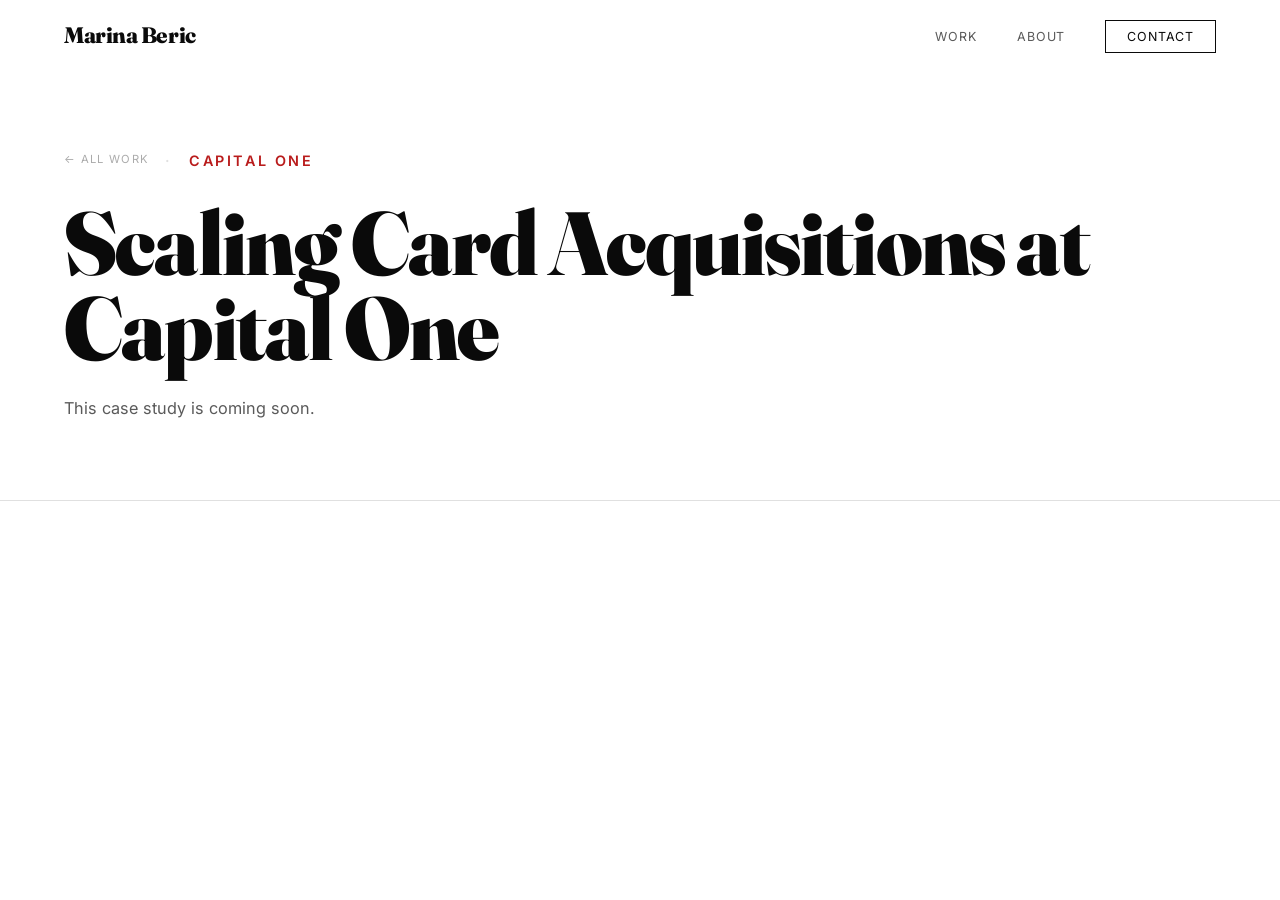
==== capital-one.html @ 586dd7c7 "Add files via upload" ====
<!DOCTYPE html>
<html lang="en">
<head>
  <meta charset="UTF-8" />
  <meta name="viewport" content="width=device-width, initial-scale=1.0" />
  <title>Capital One | Marina Beric</title>
  <meta name="robots" content="noindex, nofollow" />
  <link rel="icon" href="../favicon.ico" sizes="any" />
  <link rel="icon" type="image/svg+xml" href="../favicon.svg" />
  <link rel="apple-touch-icon" href="../favicon-32.png" />
  <link rel="preconnect" href="https://fonts.googleapis.com" />
  <link rel="preconnect" href="https://fonts.gstatic.com" crossorigin />
  <link href="https://fonts.googleapis.com/css2?family=Fraunces:ital,opsz,wght@0,9..144,700;0,9..144,800;0,9..144,900;1,9..144,400;1,9..144,500&family=Inter:wght@300;400;500;600&display=swap" rel="stylesheet" />
  <link rel="stylesheet" href="../css/style.css" />
</head>
<body>

  <nav class="nav">
    <div class="wrap nav__inner">
      <a href="../index.html" class="nav__logo">Marina Beric</a>
      <ul class="nav__links">
        <li><a href="../index.html#work">Work</a></li>
        <li><a href="../index.html#about">About</a></li>
        <li><a href="mailto:marinaberic3@gmail.com" class="nav__cta">Contact</a></li>
      </ul>
      <button class="nav__hamburger" id="hamburger" aria-label="Open menu">
        <span></span><span></span><span></span>
      </button>
    </div>
  </nav>
  <div class="nav__mobile-menu" id="mobileMenu">
    <a href="../index.html#work">Work</a>
    <a href="../index.html#about">About</a>
    <a href="mailto:marinaberic3@gmail.com">Contact</a>
  </div>

  <!-- ── Coming Soon ──────────────────────────────────────────── -->
  <section class="cs-hero">
    <div class="wrap">
      <div class="cs-eyebrow">
        <a href="../index.html">← All Work</a>
        <span class="t-label" style="color:var(--rule)">·</span>
        <span class="t-label">Capital One</span>
      </div>
      <h1 class="t-display">Scaling Card Acquisitions at Capital One</h1>
      <p class="t-body" style="max-width:52ch; margin-top:1.5rem; font-size:1.02rem; color:var(--ink-mid);">
        This case study is coming soon.
      </p>
    </div>
  </section>

  <script src="../js/main.js"></script>
</body>
</html>
---- css/style.css ----
/* ─── Scroll-reveal animations ───────────────────────────────── */
[data-reveal] {
  opacity: 0;
  transform: translateY(22px);
  transition: opacity 0.7s var(--ease), transform 0.7s var(--ease);
}
[data-reveal].revealed {
  opacity: 1;
  transform: translateY(0);
}
[data-reveal="fade"] {
  transform: none;
  transition: opacity 0.6s var(--ease);
}
/* stagger siblings inside a container */
[data-reveal-group] > * {
  opacity: 0;
  transform: translateY(18px);
  transition: opacity 0.6s var(--ease), transform 0.6s var(--ease);
}
[data-reveal-group].revealed > *:nth-child(1) { transition-delay: 0s; }
[data-reveal-group].revealed > *:nth-child(2) { transition-delay: 0.08s; }
[data-reveal-group].revealed > *:nth-child(3) { transition-delay: 0.16s; }
[data-reveal-group].revealed > *:nth-child(4) { transition-delay: 0.24s; }
[data-reveal-group].revealed > *:nth-child(5) { transition-delay: 0.32s; }
[data-reveal-group].revealed > * { opacity: 1; transform: translateY(0); }

/* ─── Reset ─────────────────────────────────────────────────── */
*, *::before, *::after { box-sizing: border-box; margin: 0; padding: 0; }

/* ─── Tokens ─────────────────────────────────────────────────── */
:root {
  --bg:         #FFFFFF;
  --ink:        #0A0A0A;
  --ink-mid:    #5A5A5A;
  --ink-light:  #ABABAB;
  --rule:       #E0E0E0;
  --accent:     #B91C1C;   /* deep red */

  --display: 'Fraunces', Georgia, serif;   /* bold + italic accent both come from here */
  --sans:    'Inter', -apple-system, BlinkMacSystemFont, sans-serif;

  --nav-h:  72px;
  --max:    1280px;
  --gutter: clamp(1.5rem, 5vw, 4rem);
  --ease:   cubic-bezier(0.16, 1, 0.3, 1);
}

/* ─── Base ───────────────────────────────────────────────────── */
html { scroll-behavior: smooth; font-size: 16px; }
body {
  font-family: var(--sans);
  background: var(--bg);
  color: var(--ink);
  line-height: 1.6;
  -webkit-font-smoothing: antialiased;
  overflow-x: hidden;
}
a { color: inherit; text-decoration: none; }
img { display: block; max-width: 100%; }
button { font-family: inherit; }

/* ─── Layout ─────────────────────────────────────────────────── */
.wrap {
  width: 100%;
  max-width: var(--max);
  margin: 0 auto;
  padding: 0 var(--gutter);
}

/* ─── Type scale ─────────────────────────────────────────────── */

/* Hero display — Fraunces 900, optical size large, bold + chunky */
.t-display {
  font-family: var(--display);
  font-size: clamp(3rem, 7vw, 7rem);
  font-weight: 900;
  font-style: normal;
  font-variation-settings: 'opsz' 144;
  line-height: 0.95;
  letter-spacing: -0.02em;
  color: var(--ink);
}

/* Fraunces italic — the personality / editorial voice */
.t-display-i {
  font-family: var(--display);
  font-size: clamp(2rem, 4.5vw, 4.5rem);
  font-weight: 400;
  font-style: italic;
  font-variation-settings: 'opsz' 144;
  line-height: 1.15;
}

/* Section / card headlines — Fraunces 700 upright */
.t-headline {
  font-family: var(--display);
  font-size: clamp(1.6rem, 3vw, 2.6rem);
  font-weight: 700;
  font-variation-settings: 'opsz' 72;
  line-height: 1.1;
  letter-spacing: -0.01em;
}

/* Fraunces italic for pull quotes / contact CTA */
.t-headline-i {
  font-family: var(--display);
  font-size: clamp(1.6rem, 3vw, 2.6rem);
  font-weight: 500;
  font-style: italic;
  font-variation-settings: 'opsz' 72;
  line-height: 1.25;
}

/* Sub-heads — Inter semi-bold for clarity */
.t-subhead {
  font-family: var(--sans);
  font-size: clamp(1rem, 1.6vw, 1.15rem);
  font-weight: 600;
  line-height: 1.4;
}

.t-body {
  font-family: var(--sans);
  font-size: clamp(0.88rem, 1.1vw, 1rem);
  font-weight: 400;
  line-height: 1.78;
  color: var(--ink-mid);
}

.t-label {
  font-family: var(--sans);
  font-size: 0.9rem;
  font-weight: 600;
  letter-spacing: 0.18em;
  text-transform: uppercase;
  color: var(--accent);
}

/* ─── Nav ────────────────────────────────────────────────────── */
.nav {
  position: fixed;
  top: 0; left: 0; right: 0;
  height: var(--nav-h);
  z-index: 100;
  background: rgba(255,255,255,0.92);
  backdrop-filter: blur(14px);
  -webkit-backdrop-filter: blur(14px);
  border-bottom: 1px solid transparent;
  transition: border-color 0.3s var(--ease);
}
.nav.scrolled { border-color: var(--rule); }
.nav__inner {
  display: flex;
  align-items: center;
  justify-content: space-between;
  height: 100%;
}
.nav__logo {
  font-family: var(--display);
  font-size: 1.4rem;
  font-weight: 800;
  font-style: normal;
  font-variation-settings: 'opsz' 72;
  letter-spacing: -0.02em;
}
.nav__links {
  display: flex;
  align-items: center;
  gap: 2.5rem;
  list-style: none;
}
.nav__links a, .nav__links button {
  font-size: 0.78rem;
  font-weight: 400;
  letter-spacing: 0.07em;
  text-transform: uppercase;
  color: var(--ink-mid);
  background: none;
  border: none;
  cursor: pointer;
  transition: color 0.2s;
  padding: 0;
}
.nav__links a:hover,
.nav__links button:hover { color: var(--accent); }
.nav__links .nav__cta {
  padding: 0.5rem 1.3rem;
  border: 1px solid var(--ink);
  color: var(--ink);
  transition: background 0.2s, color 0.2s, border-color 0.2s;
}
.nav__links .nav__cta:hover {
  background: var(--accent);
  border-color: var(--accent);
  color: var(--bg);
}

/* ─── Hero ───────────────────────────────────────────────────── */
.hero {
  min-height: 100svh;
  display: flex;
  flex-direction: column;
  justify-content: flex-end;
  padding-top: var(--nav-h);
  padding-bottom: clamp(3.5rem, 7vw, 6rem);
}
.hero__inner {
  display: flex;
  flex-direction: column;
  gap: 2.5rem;
}
.hero__headline { max-width: 14ch; line-height: 1.05; }
.hero__meta {
  display: flex;
  flex-direction: column;
  gap: 1rem;
  max-width: 460px;
}

/* ─── Metrics ────────────────────────────────────────────────── */
.metrics {
  display: grid;
  grid-template-columns: repeat(5, 1fr);
  border-top: 1px solid var(--rule);
  border-bottom: 1px solid var(--rule);
}
.metric {
  padding: clamp(1.25rem, 2.5vw, 2rem) clamp(1rem, 2vw, 1.75rem);
  border-right: 1px solid var(--rule);
  display: flex;
  flex-direction: column;
  gap: 0.35rem;
}
.metric:last-child { border-right: none; }
.metric__value {
  font-family: var(--display);
  font-size: clamp(1.6rem, 2.8vw, 2.6rem);
  font-weight: 900;
  font-variation-settings: 'opsz' 72;
  line-height: 1;
  letter-spacing: -0.02em;
  color: var(--accent);
}
.metric__label {
  font-size: 0.68rem;
  letter-spacing: 0.1em;
  text-transform: uppercase;
  color: var(--ink-light);
  line-height: 1.4;
}

/* ─── Sections ───────────────────────────────────────────────── */
.section {
  padding: clamp(4rem, 9vw, 8rem) 0;
  border-top: 1px solid var(--rule);
}
.section__header {
  display: flex;
  align-items: center;
  gap: 1.5rem;
  margin-bottom: clamp(2.5rem, 5vw, 4.5rem);
}
.section__rule {
  flex: 1;
  height: 1px;
  background: var(--rule);
}

/* Label that floats cleanly above a content block, no competing rule */
.section__eyebrow {
  padding: 0 var(--gutter);
  max-width: var(--max);
  margin: 0 auto clamp(1rem, 2vw, 1.5rem) auto;
}

/* Work section gets tighter top padding — eyebrow label carries the breathing room */
#work.section {
  padding-top: clamp(2rem, 4vw, 3rem);
  padding-bottom: 0;
}

/* ─── Work cards ─────────────────────────────────────────────── */
.work-grid {
  display: flex;
  flex-direction: column;
  gap: 1.5px;
  background: var(--rule);
  border: 1.5px solid var(--rule);
}
.work-row {
  display: grid;
  grid-template-columns: 1fr 1fr;
  gap: 1.5px;
  background: var(--rule);
}
.work-card {
  background: var(--bg);
  display: flex;
  flex-direction: column;
  min-height: 360px;
  transition: background 0.25s var(--ease);
  text-decoration: none;
  color: inherit;
  overflow: hidden;
}
.work-card:hover { background: #F4F4F4; }
.work-card--hero {
  display: grid;
  grid-template-columns: 1fr 1fr;
  min-height: 500px;
}
.work-card__body {
  padding: clamp(2rem, 3.5vw, 3rem);
  display: flex;
  flex-direction: column;
  justify-content: space-between;
}
.work-card__image {
  background: #EDE6DE;
  position: relative;
  overflow: hidden;
  min-height: 240px;
}
.work-card__image-fill {
  position: absolute;
  inset: 0;
  background-size: cover;
  background-position: center;
  opacity: 0.8;
  transition: transform 0.6s var(--ease), opacity 0.4s;
}
.work-card:hover .work-card__image-fill {
  transform: scale(1.04);
  opacity: 1;
}
.img-spoton      { background: #C4B49A; }
.img-capital-one { background: #D5CCC2; }

/* Light image variant — for cards with real mockup photos */
.work-card__image--light {
  background: #F2F2F2;
  display: flex;
  align-items: center;
  justify-content: center;
  padding: 1.75rem 1.5rem 1rem;
}
.work-card__photo {
  max-width: 100%;
  max-height: 210px;
  width: auto;
  object-fit: contain;
  transition: transform 0.6s var(--ease);
  display: block;
}
.work-card:hover .work-card__photo { transform: scale(1.04); }
.work-card__image-note {
  position: absolute;
  bottom: 1.5rem;
  left: 1.5rem;
  right: 1.5rem;
  color: rgba(0,0,0,0.38);
  font-family: var(--display);
  font-style: italic;
  font-weight: 400;
  font-variation-settings: 'opsz' 24;
  font-size: 0.9rem;
  line-height: 1.4;
}

/* ─── Password gate ──────────────────────────────────────────── */
.pw-overlay {
  display: none;
  position: fixed;
  inset: 0;
  background: rgba(10,10,10,0.55);
  backdrop-filter: blur(6px);
  -webkit-backdrop-filter: blur(6px);
  z-index: 200;
  align-items: center;
  justify-content: center;
}
.pw-overlay.active { display: flex; }
.pw-modal {
  background: #fff;
  padding: 2.5rem 2.75rem;
  max-width: 400px;
  width: calc(100% - 3rem);
  border: 1px solid var(--rule);
}
.pw-modal__title {
  font-family: var(--display);
  font-size: 1.35rem;
  font-weight: 700;
  font-variation-settings: 'opsz' 48;
  margin-bottom: 0.4rem;
  letter-spacing: -0.01em;
}
.pw-modal__sub {
  font-size: 0.82rem;
  color: var(--ink-mid);
  margin-bottom: 1.5rem;
  line-height: 1.55;
}
.pw-modal__input {
  width: 100%;
  border: 1px solid var(--rule);
  padding: 0.65rem 0.9rem;
  font-family: var(--sans);
  font-size: 0.9rem;
  color: var(--ink);
  outline: none;
  transition: border-color 0.2s;
  margin-bottom: 0.9rem;
  background: #fafafa;
}
.pw-modal__input:focus { border-color: var(--ink); }
.pw-modal__input.error { border-color: var(--accent); }
.pw-modal__btn {
  width: 100%;
  padding: 0.7rem;
  background: var(--ink);
  color: #fff;
  font-family: var(--sans);
  font-size: 0.78rem;
  letter-spacing: 0.1em;
  text-transform: uppercase;
  border: none;
  cursor: pointer;
  transition: background 0.2s;
}
.pw-modal__btn:hover { background: #333; }
.pw-modal__error {
  font-size: 0.78rem;
  color: var(--accent);
  margin-top: 0.6rem;
  display: none;
}
.pw-modal__error.visible { display: block; }
.pw-modal__cancel {
  margin-top: 1rem;
  font-size: 0.72rem;
  letter-spacing: 0.06em;
  text-transform: uppercase;
  color: var(--ink-light);
  background: none;
  border: none;
  cursor: pointer;
  width: 100%;
  text-align: center;
  transition: color 0.2s;
}
.pw-modal__cancel:hover { color: var(--ink); }
.work-card__num {
  font-family: var(--sans);
  font-size: 0.75rem;
  font-weight: 500;
  letter-spacing: 0.06em;
  color: var(--ink-light);
  margin-bottom: 1.25rem;
  display: block;
}
.work-card__title {
  font-family: var(--display);
  font-size: clamp(1.2rem, 1.8vw, 1.55rem);
  font-weight: 700;
  font-variation-settings: 'opsz' 48;
  line-height: 1.15;
  letter-spacing: -0.01em;
  margin-bottom: 0.75rem;
}
.work-card__desc {
  font-size: 0.84rem;
  color: var(--ink-mid);
  line-height: 1.68;
  max-width: 38ch;
  margin-bottom: auto;
}
.work-card__tags {
  display: flex;
  flex-wrap: wrap;
  gap: 0.4rem;
  margin-top: 1.75rem;
  margin-bottom: 1.25rem;
}
.tag {
  font-size: 0.62rem;
  letter-spacing: 0.12em;
  text-transform: uppercase;
  padding: 0.28rem 0.65rem;
  border: 1px solid var(--ink);
  color: var(--ink);
}
.tag--company {
  background: transparent;
  color: var(--ink);
  border-color: var(--ink);
}
.work-card__cta {
  display: inline-flex;
  align-items: center;
  gap: 0.45rem;
  font-size: 0.75rem;
  letter-spacing: 0.08em;
  text-transform: uppercase;
  color: var(--ink-mid);
  transition: gap 0.25s var(--ease), color 0.2s;
}
.work-card:hover .work-card__cta { gap: 0.8rem; color: var(--accent); }
.work-card__cta--muted { color: var(--ink-light); pointer-events: none; }

/* ─── About ──────────────────────────────────────────────────── */
.about-grid {
  display: grid;
  grid-template-columns: 1fr 1fr;
  gap: clamp(2.5rem, 7vw, 7rem);
  align-items: start;
}
.about__pull {
  font-family: var(--display);
  font-size: clamp(1.3rem, 2.2vw, 1.8rem);
  font-weight: 400;
  font-style: italic;
  font-variation-settings: 'opsz' 72;
  line-height: 1.55;
  color: var(--ink);
}
.about__linkedin {
  display: inline-flex;
  align-items: center;
  gap: 0.4rem;
  margin-top: 2rem;
  font-size: 0.75rem;
  letter-spacing: 0.08em;
  text-transform: uppercase;
  color: var(--ink-mid);
  border-bottom: 1px solid var(--rule);
  padding-bottom: 0.2rem;
  transition: color 0.2s, border-color 0.2s;
}
.about__linkedin:hover { color: var(--ink); border-color: var(--ink); }
.about__body p + p { margin-top: 1rem; }
.skills-grid {
  display: grid;
  grid-template-columns: 1fr 1fr;
  gap: 1.5rem 2.5rem;
  margin-top: 2.5rem;
}
.skill__title {
  font-size: 0.68rem;
  letter-spacing: 0.14em;
  text-transform: uppercase;
  margin-bottom: 0.4rem;
  color: var(--ink);
}
.skill__desc {
  font-size: 0.8rem;
  color: var(--ink-mid);
  line-height: 1.65;
}

/* ─── Interests ──────────────────────────────────────────────── */
.interests-grid {
  display: grid;
  grid-template-columns: repeat(3, 1fr);
  gap: clamp(2rem, 4vw, 4rem);
}
.interest__title {
  font-family: var(--display);
  font-size: clamp(1.4rem, 2.2vw, 1.9rem);
  font-weight: 700;
  font-variation-settings: 'opsz' 72;
  letter-spacing: -0.02em;
  margin-bottom: 1.1rem;
  padding-bottom: 1rem;
  border-bottom: 1px solid var(--rule);
}
.interest__text {
  font-size: 0.84rem;
  color: var(--ink-mid);
  line-height: 1.72;
}
.interest__items {
  margin-top: 1rem;
  display: flex;
  flex-direction: column;
  gap: 0.5rem;
}
.interest__item {
  font-size: 0.8rem;
  color: var(--ink-mid);
  padding-left: 0.75rem;
  border-left: 1px solid var(--rule);
}

/* ─── Contact ────────────────────────────────────────────────── */
.contact {
  padding: clamp(5rem, 12vw, 10rem) 0;
  text-align: center;
  border-top: 1px solid var(--rule);
}
.contact h2 { margin-bottom: 2.5rem; }
.contact__links {
  display: flex;
  flex-direction: column;
  align-items: center;
  gap: 1rem;
}
.contact__link {
  font-size: clamp(0.95rem, 1.6vw, 1.2rem);
  color: var(--ink-mid);
  border-bottom: 1px solid var(--rule);
  padding-bottom: 0.2rem;
  transition: color 0.2s, border-color 0.2s;
}
.contact__link:hover { color: var(--accent); border-color: var(--accent); }

/* ─── Footer ─────────────────────────────────────────────────── */
.footer {
  border-top: 1px solid var(--rule);
  padding: 1.75rem 0;
}
.footer__inner {
  display: flex;
  justify-content: space-between;
  align-items: center;
  gap: 1rem;
}
.footer__copy { font-size: 0.72rem; color: var(--ink-light); }
.footer__back {
  font-size: 0.72rem;
  letter-spacing: 0.08em;
  text-transform: uppercase;
  color: var(--ink-light);
  background: none;
  border: none;
  cursor: pointer;
  transition: color 0.2s;
}
.footer__back:hover { color: var(--ink); }

/* ─── Case study ─────────────────────────────────────────────── */
.cs-hero {
  padding-top: calc(var(--nav-h) + clamp(3rem, 6vw, 5rem));
  padding-bottom: clamp(3rem, 6vw, 5rem);
  border-bottom: 1px solid var(--rule);
}
.cs-eyebrow {
  display: flex;
  align-items: center;
  gap: 1rem;
  margin-bottom: 1.75rem;
}
.cs-eyebrow a {
  font-size: 0.7rem;
  letter-spacing: 0.12em;
  text-transform: uppercase;
  color: var(--ink-light);
  transition: color 0.2s;
}
.cs-eyebrow a:hover { color: var(--ink); }
.cs-hero h1 { max-width: 18ch; margin-bottom: 1.5rem; }
.cs-meta-row {
  display: grid;
  grid-template-columns: repeat(4, 1fr);
  gap: 2rem;
  border-top: 1px solid var(--rule);
  border-bottom: 1px solid var(--rule);
  padding: clamp(1.25rem, 2.5vw, 2rem) 0;
  margin-top: 2rem;
}
.cs-meta__label {
  font-size: 0.64rem;
  letter-spacing: 0.15em;
  text-transform: uppercase;
  color: var(--ink-light);
  margin-bottom: 0.35rem;
}
.cs-meta__value {
  font-size: 0.88rem;
  font-weight: 500;
  color: var(--ink);
}
.cs-fullbleed {
  width: 100%;
  background: transparent;
  display: block;
}
.cs-fullbleed img {
  width: 100%;
  height: auto;
  display: block;
}
.cs-fullbleed p {
  color: rgba(255,255,255,0.14);
  font-family: var(--display);
  font-style: italic;
  font-weight: 400;
  font-variation-settings: 'opsz' 48;
  font-size: clamp(0.9rem, 1.8vw, 1.3rem);
}
.cs-body { padding: clamp(3rem, 6vw, 5.5rem) 0; }
.cs-section {
  padding: clamp(2.5rem, 5vw, 4.5rem) 0;
  border-bottom: 1px solid var(--rule);
}
.cs-section__label { margin-bottom: 1.75rem; }
.cs-section__body { max-width: 66ch; }
.cs-section h2 { margin-bottom: 1.25rem; }
.cs-pull {
  font-family: var(--display);
  font-size: clamp(1.3rem, 2.2vw, 1.8rem);
  font-weight: 400;
  font-style: italic;
  font-variation-settings: 'opsz' 72;
  line-height: 1.55;
  max-width: 28ch;
  padding: clamp(2rem, 4vw, 3rem) 0;
  border-top: 1px solid var(--rule);
  border-bottom: 1px solid var(--rule);
  margin: clamp(2rem, 4vw, 3rem) 0;
  color: var(--ink);
}
.cs-decision__title {
  font-family: var(--display);
  font-size: clamp(1rem, 1.5vw, 1.2rem);
  font-weight: 700;
  font-variation-settings: 'opsz' 24;
  letter-spacing: -0.01em;
  margin-bottom: 0.7rem;
}
.cs-decision {
  display: grid;
  grid-template-columns: 3.5rem 1fr;
  gap: 1.5rem;
  padding-top: 2rem;
  border-top: 1px solid var(--rule);
  margin-top: 2rem;
}
.cs-decision__num {
  font-family: var(--sans);
  font-size: 0.75rem;
  font-weight: 500;
  letter-spacing: 0.06em;
  color: var(--ink-light);
  padding-top: 0.15rem;
}
.cs-bullets {
  padding-left: 0;
  list-style: none;
  display: flex;
  flex-direction: column;
  gap: 0.7rem;
  margin-top: 1.1rem;
}
.cs-bullets li {
  font-size: 0.88rem;
  color: var(--ink-mid);
  line-height: 1.7;
  padding-left: 0.9rem;
  border-left: 1px solid var(--rule);
}
.cs-image-ph {
  width: 100%;
  background: #F0EBE4;
  aspect-ratio: 16/9;
  display: flex;
  align-items: center;
  justify-content: center;
  color: rgba(0,0,0,0.22);
  font-family: var(--display);
  font-style: italic;
  font-weight: 400;
  font-variation-settings: 'opsz' 24;
  font-size: 0.9rem;
  margin: clamp(2rem, 4vw, 3rem) 0;
}
.cs-image-ph--tall { aspect-ratio: 4/3; }
.cs-image-grid {
  display: grid;
  grid-template-columns: 1fr 1fr;
  gap: 1rem;
  margin: clamp(2rem, 4vw, 3rem) 0;
}
/* ── Case study image blocks — full-bleed grey band ─────── */
.cs-img-bleed {
  width: 100vw;
  position: relative;
  left: 50%;
  transform: translateX(-50%);
  background: #F2F2F2;
  padding: clamp(2rem, 4vw, 3rem) clamp(1.5rem, 5vw, 4rem);
  margin: clamp(2.5rem, 5vw, 4rem) 0;
}
.cs-img-bleed__inner {
  max-width: 1280px;
  margin: 0 auto;
  display: flex;
  flex-direction: column;
  gap: 0.75rem;
}
.cs-img-label {
  font-size: 0.7rem;
  font-weight: 600;
  letter-spacing: 0.12em;
  text-transform: uppercase;
  color: var(--ink-mid);
}
.cs-img-bleed__inner img {
  width: 100%;
  height: auto;
  display: block;
  border-radius: 8px;
  box-shadow: 0 4px 20px rgba(0,0,0,0.14), 0 1px 4px rgba(0,0,0,0.08);
}

/* ── Side-by-side grid inside bleed ─────────────────────── */
.cs-img-grid {
  display: grid;
  grid-template-columns: 1fr 1fr;
  gap: clamp(1rem, 2vw, 1.5rem);
}
.cs-img-figure {
  display: flex;
  flex-direction: column;
  gap: 0.5rem;
}
.cs-img-sub {
  font-size: 0.65rem;
  font-weight: 600;
  letter-spacing: 0.1em;
  text-transform: uppercase;
  color: var(--ink-light);
}
/* ── Device pair: landscape tablet + portrait handheld ───── */
/* Both appear at the same height, proportionate widths      */
.cs-img-device-pair {
  display: flex;
  align-items: flex-end;
  gap: clamp(0.5rem, 1vw, 0.75rem);
}
.cs-img-device-pair .device-wide {
  flex: 4;
  min-width: 0;
}
.cs-img-device-pair .device-narrow {
  flex: 1;
  min-width: 0;
}
.cs-img-device-pair img {
  width: 100%;
  height: auto;
  display: block;
}

@media (max-width: 640px) {
  .cs-img-grid        { grid-template-columns: 1fr; }
  .cs-img-device-pair { flex-direction: column; align-items: stretch; }
  .cs-img-device-pair .device-narrow { max-width: 200px; }
}

.cs-next {
  border-top: 1px solid var(--rule);
  padding: clamp(2.5rem, 5vw, 4.5rem) 0;
}
.cs-next__inner {
  display: flex;
  justify-content: space-between;
  align-items: center;
  flex-wrap: wrap;
  gap: 1rem;
}

/* ─── Hamburger menu ─────────────────────────────────────────── */
.nav__hamburger {
  display: none;
  flex-direction: column;
  justify-content: center;
  gap: 5px;
  width: 36px;
  height: 36px;
  background: none;
  border: none;
  cursor: pointer;
  padding: 4px;
  margin-right: -4px;
}
.nav__hamburger span {
  display: block;
  height: 1.5px;
  background: var(--ink);
  transition: transform 0.3s var(--ease), opacity 0.2s;
  transform-origin: center;
}
.nav__hamburger.open span:nth-child(1) { transform: translateY(6.5px) rotate(45deg); }
.nav__hamburger.open span:nth-child(2) { opacity: 0; }
.nav__hamburger.open span:nth-child(3) { transform: translateY(-6.5px) rotate(-45deg); }

.nav__mobile-menu {
  display: flex;
  flex-direction: column;
  position: fixed;
  top: var(--nav-h);
  left: 0; right: 0;
  background: rgba(255,255,255,0.97);
  backdrop-filter: blur(14px);
  -webkit-backdrop-filter: blur(14px);
  border-bottom: 1px solid var(--rule);
  padding: 2rem var(--gutter) 2.5rem;
  gap: 1.75rem;
  transform: translateY(-10px);
  opacity: 0;
  visibility: hidden;
  pointer-events: none;
  transition: transform 0.3s var(--ease), opacity 0.25s, visibility 0.25s;
  z-index: 99;
}
.nav__mobile-menu.open {
  transform: translateY(0);
  opacity: 1;
  visibility: visible;
  pointer-events: auto;
}
.nav__mobile-menu a,
.nav__mobile-menu button {
  font-family: var(--display);
  font-size: 1.5rem;
  font-weight: 500;
  font-style: italic;
  font-variation-settings: 'opsz' 48;
  color: var(--ink);
  background: none;
  border: none;
  cursor: pointer;
  text-align: left;
  padding: 0;
  transition: color 0.2s;
}
.nav__mobile-menu a:hover,
.nav__mobile-menu button:hover { color: var(--ink-mid); }

/* ─── Responsive: tablet ─────────────────────────────────────── */
@media (max-width: 900px) {
  .metrics { grid-template-columns: repeat(3, 1fr); }
  .metric:nth-child(3) { border-right: none; }
  .metric:nth-child(4) { border-top: 1px solid var(--rule); }
  .metric:nth-child(5) { border-top: 1px solid var(--rule); border-right: none; }
  .work-card--hero { grid-template-columns: 1fr; }
  .work-card--hero .work-card__image { min-height: 320px; }
  .about-grid { grid-template-columns: 1fr; }
  .interests-grid { grid-template-columns: 1fr 1fr; }
  .cs-meta-row { grid-template-columns: 1fr 1fr; }
}

/* ─── Responsive: mobile ─────────────────────────────────────── */
@media (max-width: 640px) {
  /* Nav: show hamburger, hide desktop links */
  .nav__links { display: none; }
  .nav__hamburger { display: flex; }

  /* Hero */
  .hero { padding-bottom: 3rem; }

  /* Metrics: 2 columns, last item full width */
  .metrics {
    grid-template-columns: 1fr 1fr;
  }
  .metric { border-right: none; border-top: none; }
  .metric:nth-child(odd)  { border-right: 1px solid var(--rule); }
  .metric:nth-child(4)    { border-top: 1px solid var(--rule); }
  .metric:nth-child(5)    {
    grid-column: 1 / -1;
    border-top: 1px solid var(--rule);
    border-right: none;
  }

  /* Work cards */
  .work-row { grid-template-columns: 1fr; }
  .work-card--hero .work-card__image { min-height: 280px; }
  .work-card { min-height: unset; }
  .work-card__body { padding: 1.75rem; }

  /* Section eyebrow */
  .section__eyebrow { padding: 0 1.5rem; }

  /* About */
  .about__pull { font-size: clamp(1.15rem, 4vw, 1.5rem); }
  .skills-grid { grid-template-columns: 1fr; }

  /* Interests */
  .interests-grid { grid-template-columns: 1fr; }

  /* Contact */
  .contact { padding: 4rem 0; }

  /* Case studies */
  .cs-meta-row { grid-template-columns: 1fr 1fr; }
  .cs-image-grid { grid-template-columns: 1fr; }
  .cs-decision { grid-template-columns: 2.5rem 1fr; gap: 1rem; }
}
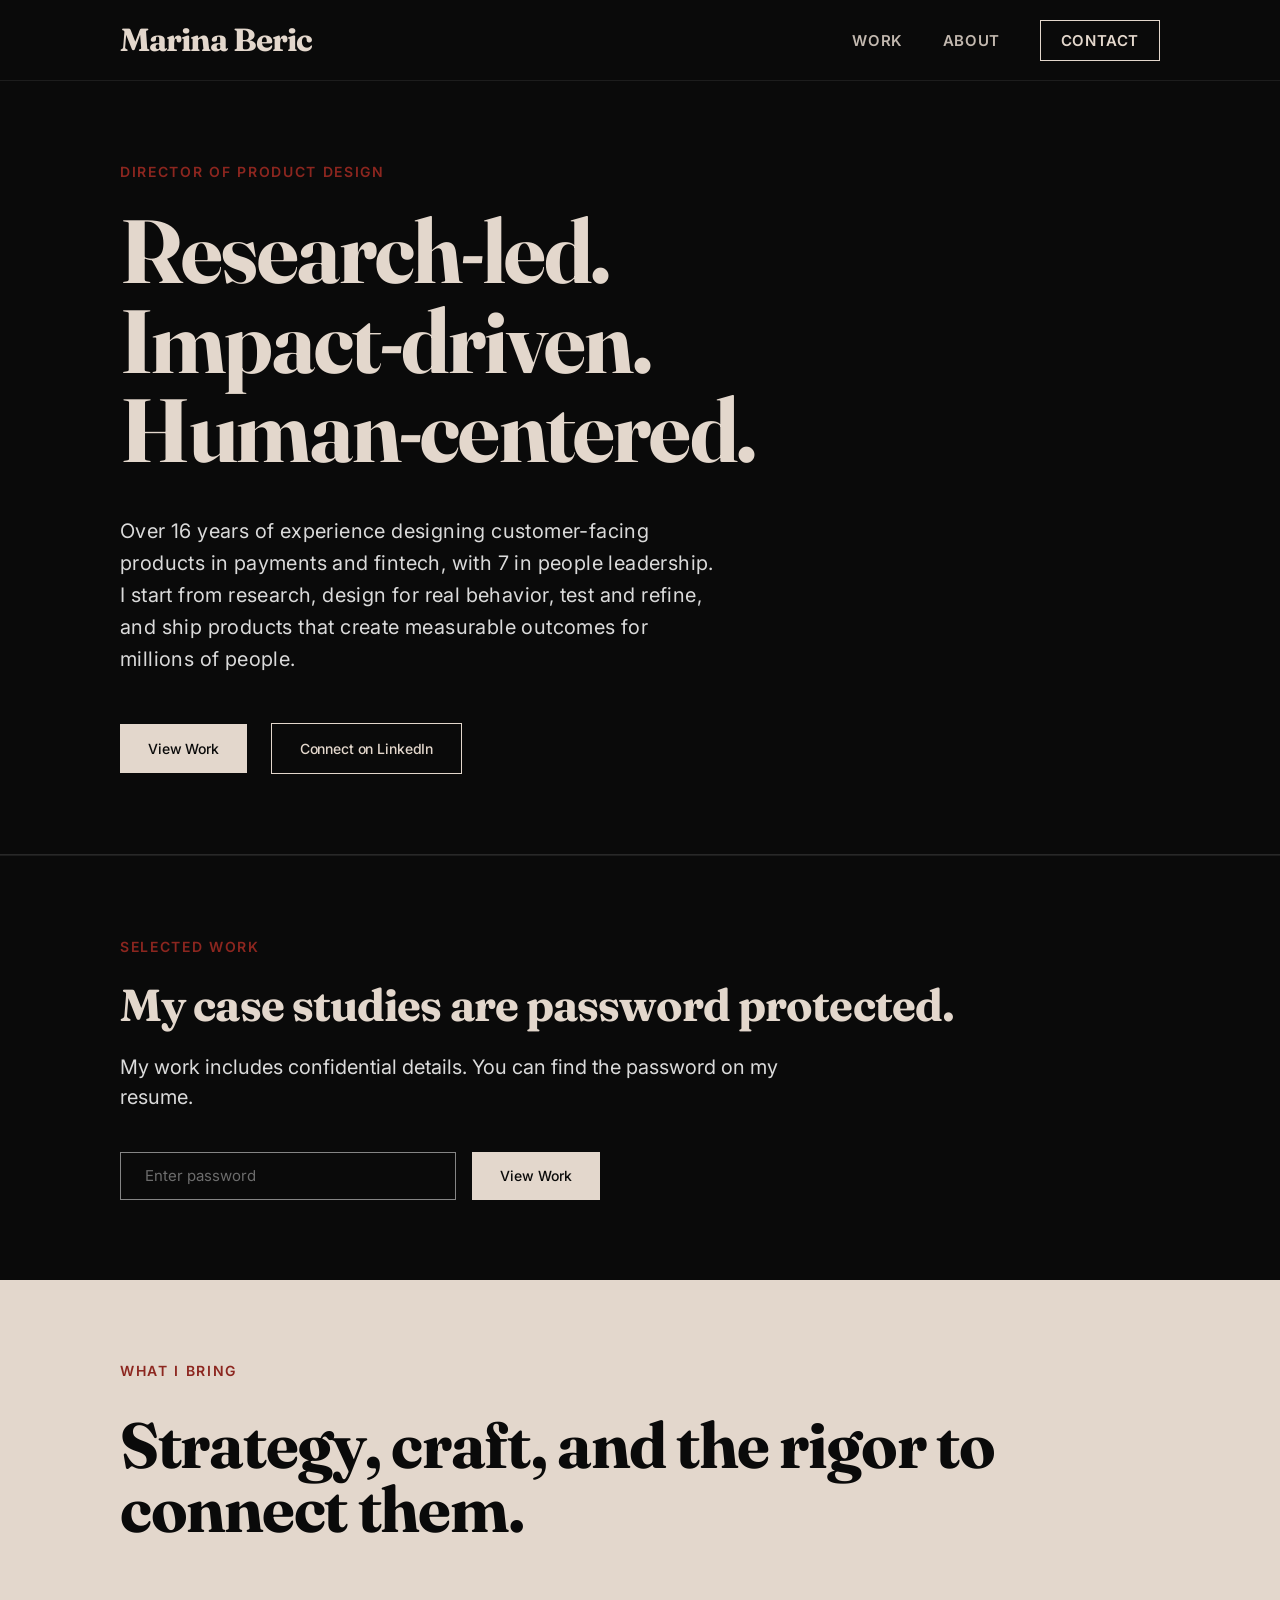
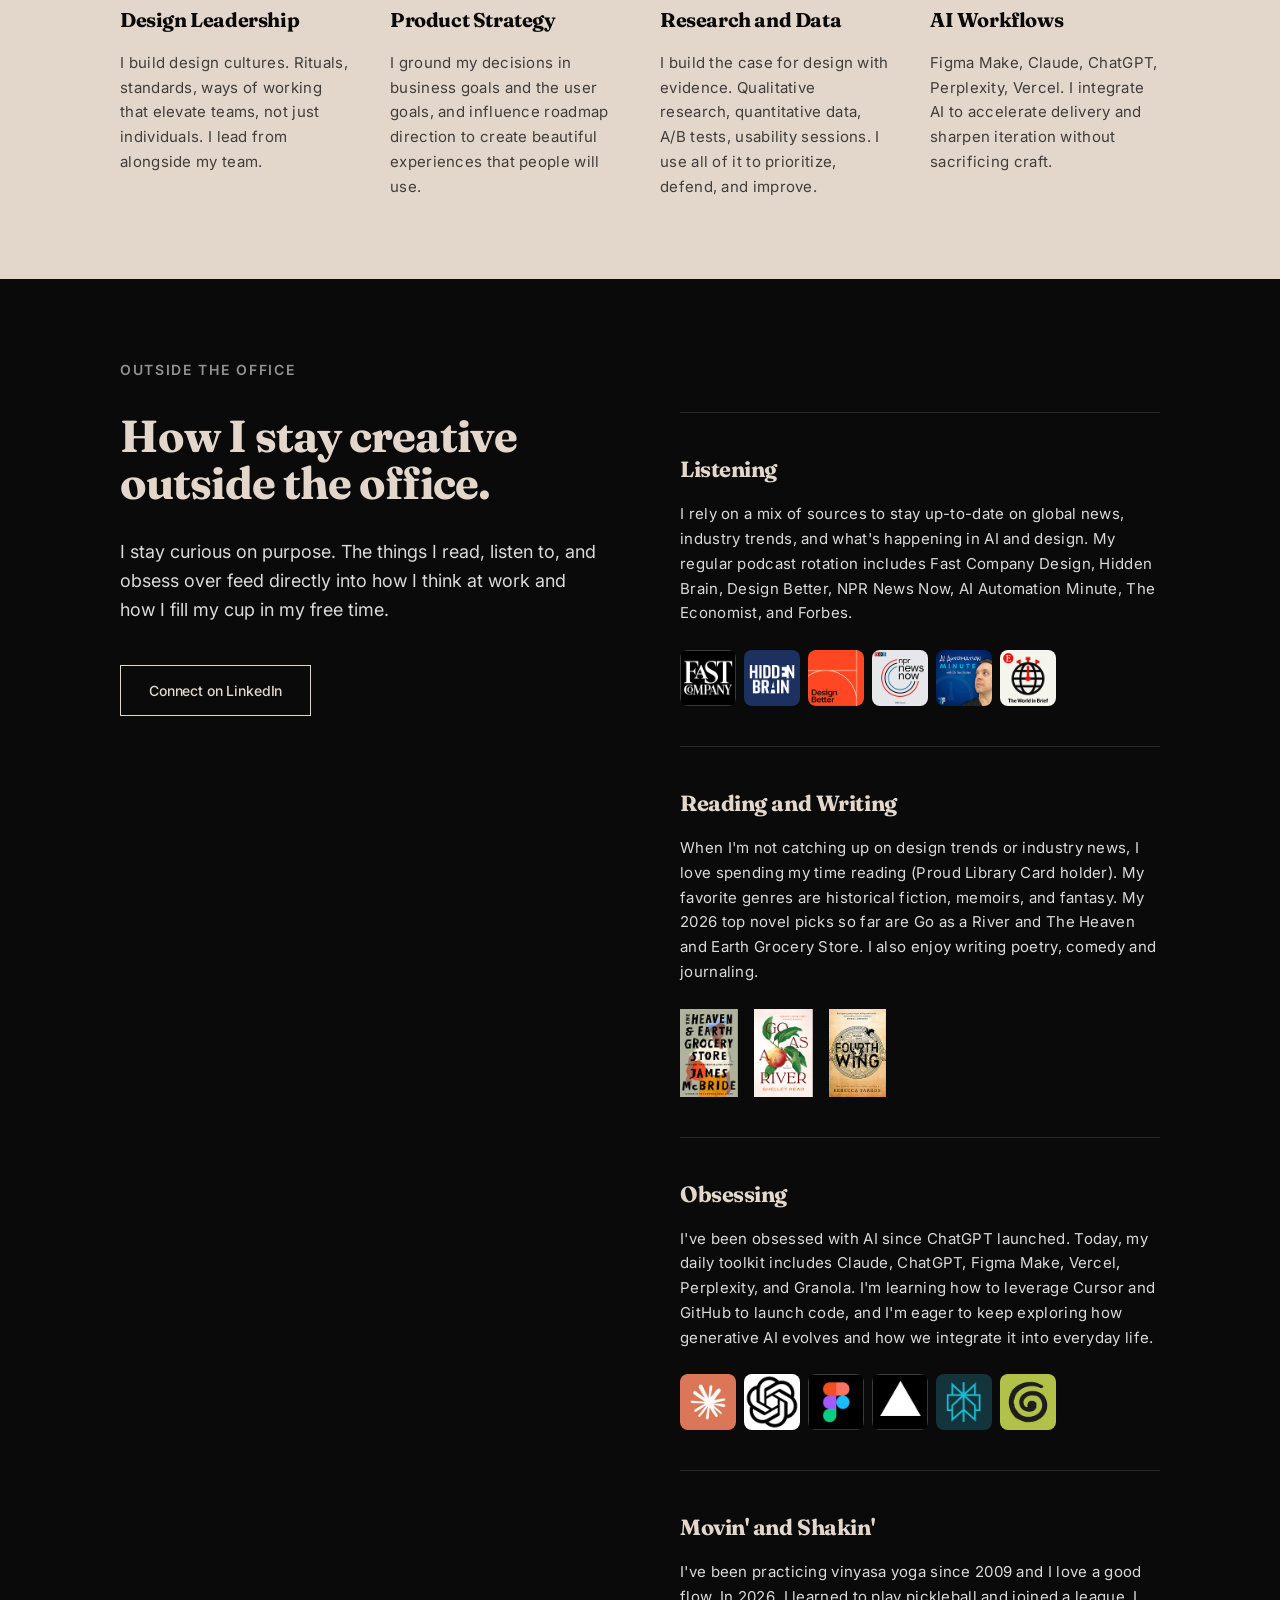
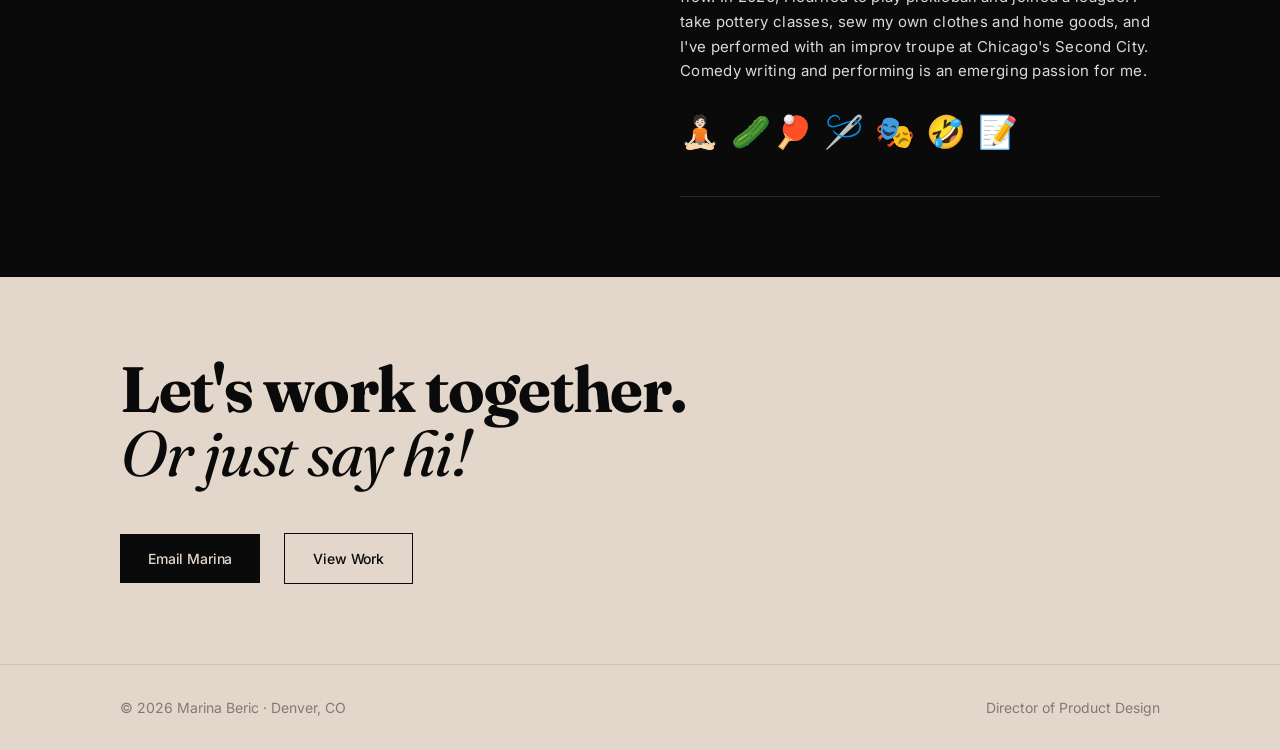
==== commit dba8365b: "Add auth guard: redirect to /#work if not authenticated" ====
--- a/capital-one.html
+++ b/capital-one.html
@@ -14,6 +14,13 @@
   <link rel="stylesheet" href="../css/style.css" />
 </head>
 <body>
+
+<script>
+// Auth guard — redirect to home gate if not authenticated in this session
+if (sessionStorage.getItem('mb_auth') !== 'true') {
+  window.location.replace('/#work');
+}
+</script>
 
   <nav class="nav">
     <div class="wrap nav__inner">
--- a/css/style.css
+++ b/css/style.css
@@ -788,12 +788,11 @@
   position: relative;
   left: 50%;
   transform: translateX(-50%);
-  background: #F2F2F2;
-  padding: clamp(2rem, 4vw, 3rem) clamp(1.5rem, 5vw, 4rem);
-  margin: clamp(2.5rem, 5vw, 4rem) 0;
+  padding: clamp(1.5rem, 3vw, 2rem) clamp(1.5rem, 5vw, 4rem);
+  margin: clamp(2rem, 4vw, 3.5rem) 0;
 }
 .cs-img-bleed__inner {
-  max-width: 1280px;
+  max-width: 1700px;
   margin: 0 auto;
   display: flex;
   flex-direction: column;
